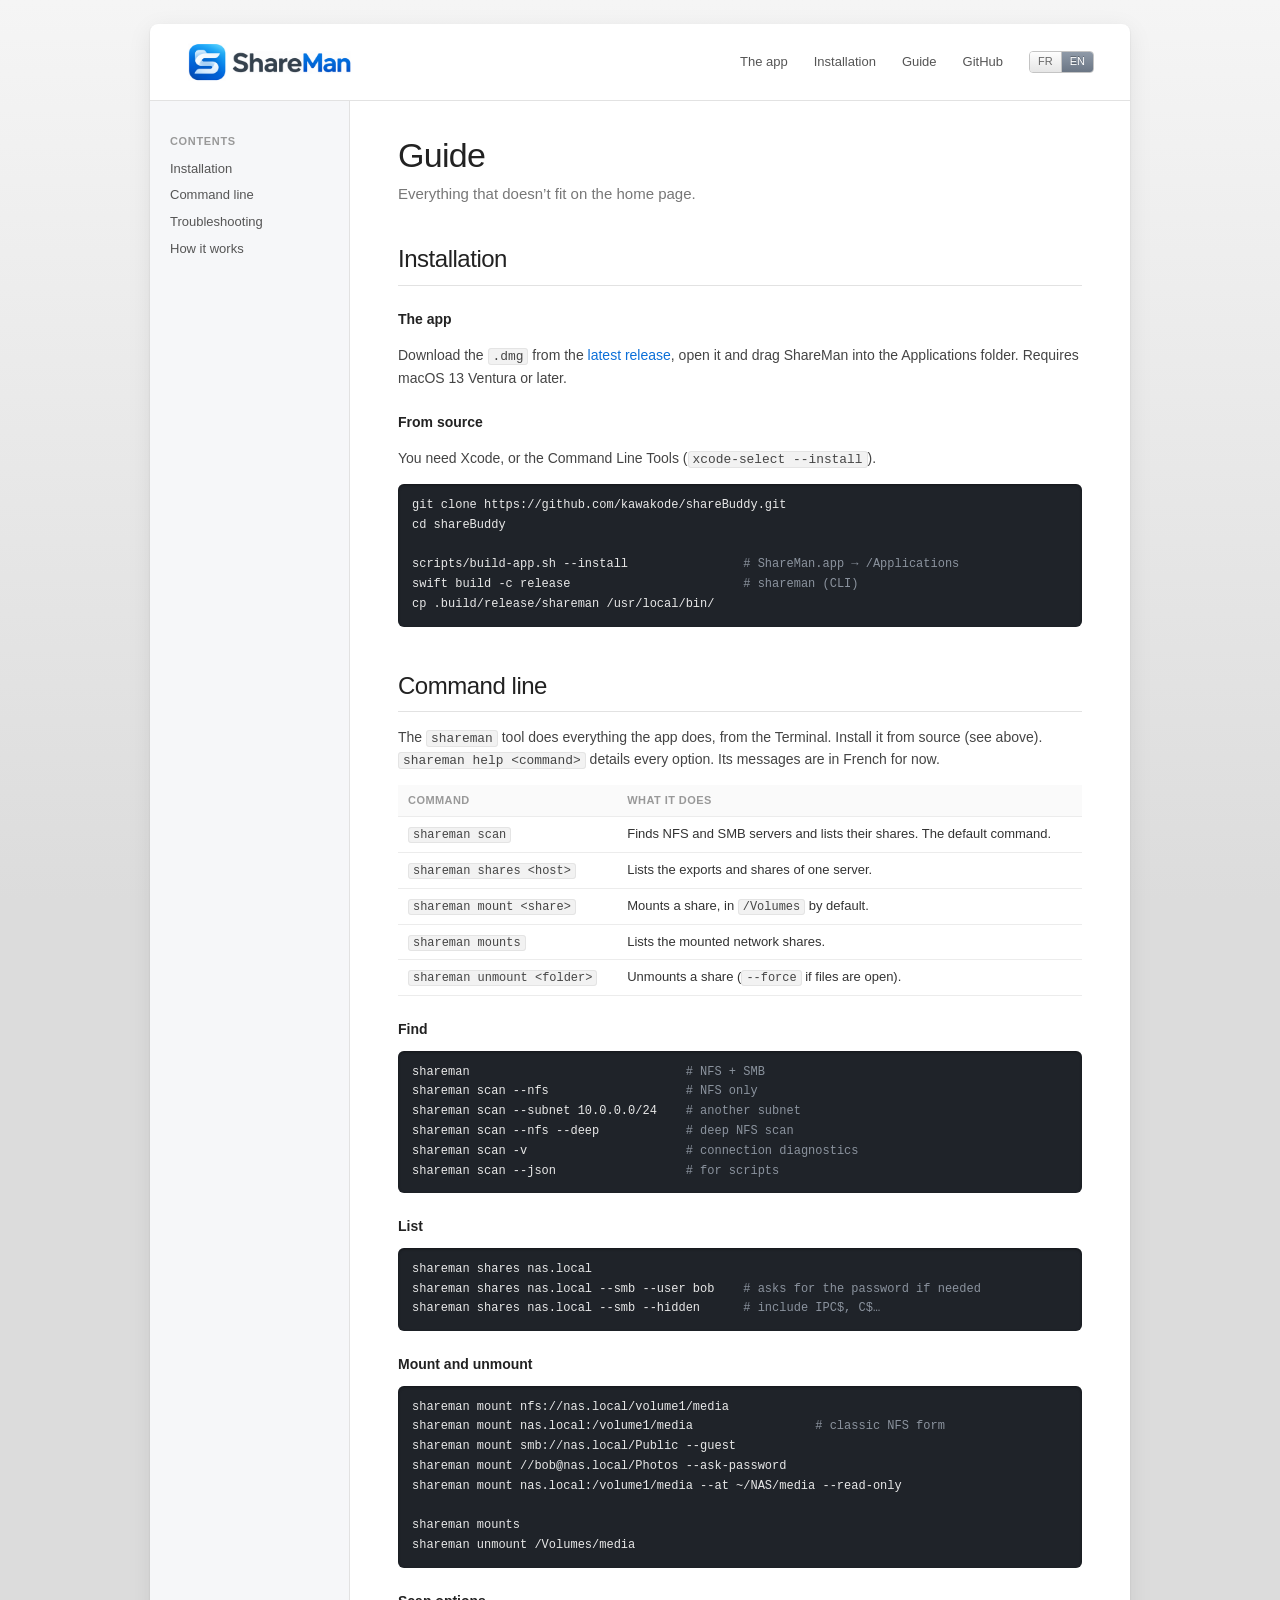
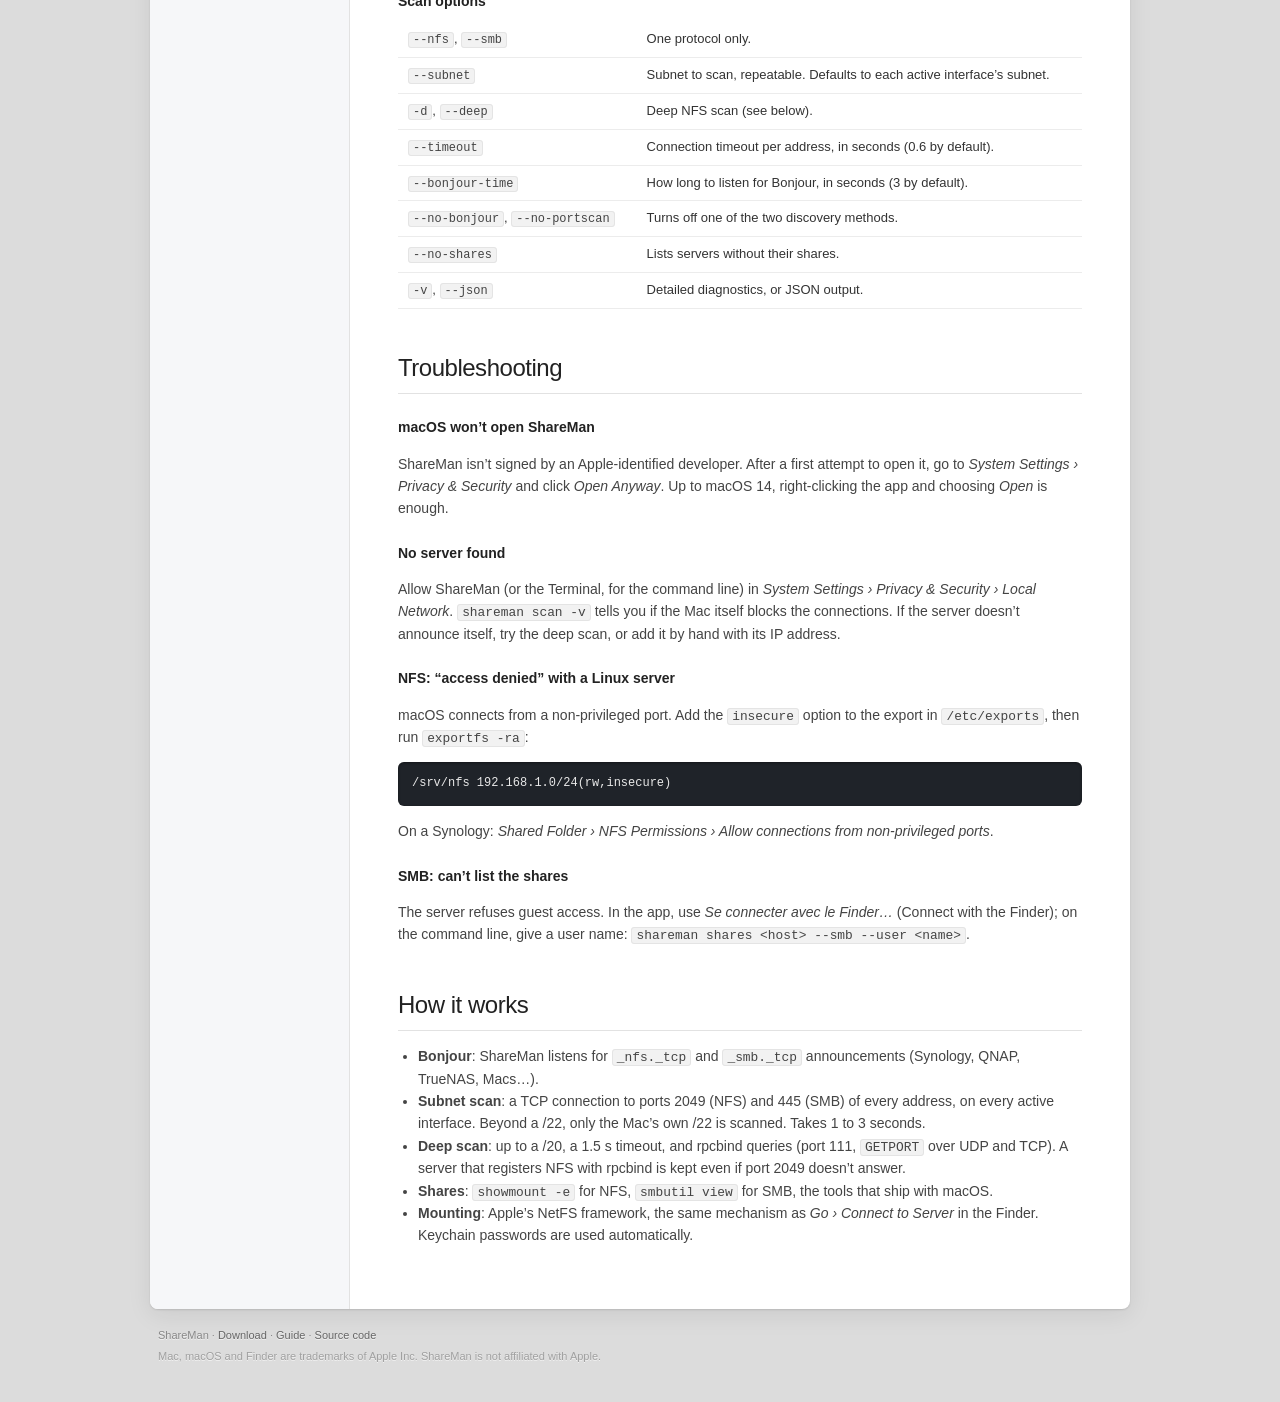
==== docs/guide.html @ 1c32b17e "Site: show the app first, add a bilingual guide, link downloads - Home page leads with an illustrati" ====
<!doctype html>
<html lang="fr" data-title-fr="Guide · ShareMan" data-title-en="Guide · ShareMan">
<head>
  <meta charset="utf-8">
  <meta name="viewport" content="width=device-width, initial-scale=1">
  <title>Guide · ShareMan</title>
  <meta name="description" content="Installer ShareMan, l’utiliser en ligne de commande et résoudre les problèmes courants. Installing ShareMan, using it from the command line and fixing common problems.">
  <link rel="icon" type="image/png" href="images/favicon.png">
  <link rel="apple-touch-icon" href="images/apple-touch-icon.png">
  <link rel="stylesheet" href="style.css">
  <script src="site.js"></script>
</head>
<body>
  <div class="sheet">

    <header class="topbar">
      <a class="brand" href="./"><img src="images/shareman-logo.png" alt="ShareMan" width="168" height="40"></a>
      <nav>
        <a href="./#interface"><span lang="fr">L’application</span><span lang="en">The app</span></a>
        <a href="./#installation">Installation</a>
        <a href="guide.html">Guide</a>
        <a href="https://github.com/kawakode/shareBuddy">GitHub</a>
        <span class="lang-switch"><a href="#" data-set-lang="fr" hreflang="fr">FR</a><a href="#" data-set-lang="en" hreflang="en">EN</a></span>
      </nav>
    </header>

    <div class="guide">
      <aside class="guide-nav">
        <ul>
          <li><b lang="fr">Sommaire</b><b lang="en">Contents</b></li>
          <li><a href="#installation">Installation</a></li>
          <li><a href="#ligne-de-commande"><span lang="fr">Ligne de commande</span><span lang="en">Command line</span></a></li>
          <li><a href="#problemes"><span lang="fr">Problèmes courants</span><span lang="en">Troubleshooting</span></a></li>
          <li><a href="#fonctionnement"><span lang="fr">Comment ça marche</span><span lang="en">How it works</span></a></li>
        </ul>
      </aside>

      <main class="guide-body">
        <h1>Guide</h1>
        <p class="sub" lang="fr">Tout ce qui ne tient pas sur la page d’accueil.</p>
        <p class="sub" lang="en">Everything that doesn’t fit on the home page.</p>

        <!-- Installation -->
        <section id="installation">
          <h2>Installation</h2>

          <h3 lang="fr">L’application</h3><h3 lang="en">The app</h3>
          <p lang="fr">Téléchargez le <code>.dmg</code> de la <a href="https://github.com/kawakode/shareBuddy/releases/latest">dernière version</a>, ouvrez-le et glissez ShareMan dans le dossier Applications. Il faut macOS 13 Ventura ou plus récent.</p>
          <p lang="en">Download the <code>.dmg</code> from the <a href="https://github.com/kawakode/shareBuddy/releases/latest">latest release</a>, open it and drag ShareMan into the Applications folder. Requires macOS 13 Ventura or later.</p>

          <h3 lang="fr">Depuis les sources</h3><h3 lang="en">From source</h3>
          <p lang="fr">Il faut Xcode, ou les Command Line Tools (<code>xcode-select --install</code>).</p>
          <p lang="en">You need Xcode, or the Command Line Tools (<code>xcode-select --install</code>).</p>
<pre>git clone https://github.com/kawakode/shareBuddy.git
cd shareBuddy

scripts/build-app.sh --install                <span class="c"># ShareMan.app → /Applications</span>
swift build -c release                        <span class="c"># shareman (CLI)</span>
cp .build/release/shareman /usr/local/bin/</pre>
        </section>

        <!-- CLI -->
        <section id="ligne-de-commande">
          <h2 lang="fr">Ligne de commande</h2><h2 lang="en">Command line</h2>
          <p lang="fr">L’outil <code>shareman</code> fait tout ce que fait l’application, depuis le Terminal. Il s’installe depuis les sources (voir plus haut). <code>shareman help &lt;commande&gt;</code> détaille chaque option.</p>
          <p lang="en">The <code>shareman</code> tool does everything the app does, from the Terminal. Install it from source (see above). <code>shareman help &lt;command&gt;</code> details every option. Its messages are in French for now.</p>

          <table>
            <thead><tr><th lang="fr">Commande</th><th lang="en">Command</th><th lang="fr">Rôle</th><th lang="en">What it does</th></tr></thead>
            <tbody>
              <tr><td><code>shareman scan</code></td><td lang="fr">Cherche les serveurs NFS et SMB et liste leurs partages. Commande par défaut.</td><td lang="en">Finds NFS and SMB servers and lists their shares. The default command.</td></tr>
              <tr><td><code>shareman shares &lt;<span lang="fr">hôte</span><span lang="en">host</span>&gt;</code></td><td lang="fr">Liste les exports et partages d’un serveur précis.</td><td lang="en">Lists the exports and shares of one server.</td></tr>
              <tr><td><code>shareman mount &lt;<span lang="fr">partage</span><span lang="en">share</span>&gt;</code></td><td lang="fr">Monte un partage, dans <code>/Volumes</code> par défaut.</td><td lang="en">Mounts a share, in <code>/Volumes</code> by default.</td></tr>
              <tr><td><code>shareman mounts</code></td><td lang="fr">Liste les partages réseau montés.</td><td lang="en">Lists the mounted network shares.</td></tr>
              <tr><td><code>shareman unmount &lt;<span lang="fr">dossier</span><span lang="en">folder</span>&gt;</code></td><td lang="fr">Démonte un partage (<code>--force</code> si des fichiers sont ouverts).</td><td lang="en">Unmounts a share (<code>--force</code> if files are open).</td></tr>
            </tbody>
          </table>

          <h3 lang="fr">Chercher</h3><h3 lang="en">Find</h3>
<pre>shareman                              <span class="c"># NFS + SMB</span>
shareman scan --nfs                   <span class="c" lang="fr"># NFS seulement</span><span class="c" lang="en"># NFS only</span>
shareman scan --subnet 10.0.0.0/24    <span class="c" lang="fr"># un autre sous-réseau</span><span class="c" lang="en"># another subnet</span>
shareman scan --nfs --deep            <span class="c" lang="fr"># scan NFS approfondi</span><span class="c" lang="en"># deep NFS scan</span>
shareman scan -v                      <span class="c" lang="fr"># diagnostic des connexions</span><span class="c" lang="en"># connection diagnostics</span>
shareman scan --json                  <span class="c" lang="fr"># pour les scripts</span><span class="c" lang="en"># for scripts</span></pre>

          <h3 lang="fr">Lister</h3><h3 lang="en">List</h3>
<pre>shareman shares nas.local
shareman shares nas.local --smb --user bob    <span class="c" lang="fr"># demande le mot de passe si besoin</span><span class="c" lang="en"># asks for the password if needed</span>
shareman shares nas.local --smb --hidden      <span class="c" lang="fr"># avec IPC$, C$…</span><span class="c" lang="en"># include IPC$, C$…</span></pre>

          <h3 lang="fr">Monter et démonter</h3><h3 lang="en">Mount and unmount</h3>
<pre>shareman mount nfs://nas.local/volume1/media
shareman mount nas.local:/volume1/media                 <span class="c" lang="fr"># notation NFS classique</span><span class="c" lang="en"># classic NFS form</span>
shareman mount smb://nas.local/Public --guest
shareman mount //bob@nas.local/Photos --ask-password
shareman mount nas.local:/volume1/media --at ~/NAS/media --read-only

shareman mounts
shareman unmount /Volumes/media</pre>

          <h3 lang="fr">Options du scan</h3><h3 lang="en">Scan options</h3>
          <table>
            <tbody>
              <tr><td><code>--nfs</code>, <code>--smb</code></td><td lang="fr">Un seul protocole.</td><td lang="en">One protocol only.</td></tr>
              <tr><td><code>--subnet</code></td><td lang="fr">Sous-réseau à scanner, répétable. Par défaut, celui de chaque interface active.</td><td lang="en">Subnet to scan, repeatable. Defaults to each active interface’s subnet.</td></tr>
              <tr><td><code>-d</code>, <code>--deep</code></td><td lang="fr">Scan NFS approfondi (voir plus bas).</td><td lang="en">Deep NFS scan (see below).</td></tr>
              <tr><td><code>--timeout</code></td><td lang="fr">Délai de connexion par adresse, en secondes (0,6 par défaut).</td><td lang="en">Connection timeout per address, in seconds (0.6 by default).</td></tr>
              <tr><td><code>--bonjour-time</code></td><td lang="fr">Durée d’écoute Bonjour, en secondes (3 par défaut).</td><td lang="en">How long to listen for Bonjour, in seconds (3 by default).</td></tr>
              <tr><td><code>--no-bonjour</code>, <code>--no-portscan</code></td><td lang="fr">Désactive une des deux méthodes de découverte.</td><td lang="en">Turns off one of the two discovery methods.</td></tr>
              <tr><td><code>--no-shares</code></td><td lang="fr">Liste les serveurs sans leurs partages.</td><td lang="en">Lists servers without their shares.</td></tr>
              <tr><td><code>-v</code>, <code>--json</code></td><td lang="fr">Diagnostic détaillé, ou sortie JSON.</td><td lang="en">Detailed diagnostics, or JSON output.</td></tr>
            </tbody>
          </table>
        </section>

        <!-- Troubleshooting -->
        <section id="problemes">
          <h2 lang="fr">Problèmes courants</h2><h2 lang="en">Troubleshooting</h2>

          <h3 lang="fr">macOS refuse d’ouvrir ShareMan</h3><h3 lang="en">macOS won’t open ShareMan</h3>
          <p lang="fr">ShareMan n’est pas signé par un développeur identifié par Apple. Après une première tentative d’ouverture, allez dans <em>Réglages Système › Confidentialité et sécurité</em> et cliquez sur <em>Ouvrir quand même</em>. Jusqu’à macOS 14, un clic droit sur l’app puis <em>Ouvrir</em> suffit.</p>
          <p lang="en">ShareMan isn’t signed by an Apple-identified developer. After a first attempt to open it, go to <em>System Settings › Privacy &amp; Security</em> and click <em>Open Anyway</em>. Up to macOS 14, right-clicking the app and choosing <em>Open</em> is enough.</p>

          <h3 lang="fr">Aucun serveur trouvé</h3><h3 lang="en">No server found</h3>
          <p lang="fr">Autorisez ShareMan (ou le Terminal, pour la ligne de commande) dans <em>Réglages Système › Confidentialité et sécurité › Réseau local</em>. <code>shareman scan -v</code> indique si c’est le Mac qui bloque les connexions. Si le serveur ne s’annonce pas, essayez le scan approfondi, ou ajoutez-le à la main par son adresse IP.</p>
          <p lang="en">Allow ShareMan (or the Terminal, for the command line) in <em>System Settings › Privacy &amp; Security › Local Network</em>. <code>shareman scan -v</code> tells you if the Mac itself blocks the connections. If the server doesn’t announce itself, try the deep scan, or add it by hand with its IP address.</p>

          <h3 lang="fr">NFS : « accès refusé » avec un serveur Linux</h3><h3 lang="en">NFS: “access denied” with a Linux server</h3>
          <p lang="fr">macOS se connecte depuis un port non privilégié. Ajoutez l’option <code>insecure</code> à l’export dans <code>/etc/exports</code>, puis lancez <code>exportfs -ra</code>&nbsp;:</p>
          <p lang="en">macOS connects from a non-privileged port. Add the <code>insecure</code> option to the export in <code>/etc/exports</code>, then run <code>exportfs -ra</code>:</p>
<pre>/srv/nfs 192.168.1.0/24(rw,insecure)</pre>
          <p lang="fr">Sur un Synology : <em>Dossier partagé › Autorisations NFS › Autoriser les connexions depuis des ports non privilégiés</em>.</p>
          <p lang="en">On a Synology: <em>Shared Folder › NFS Permissions › Allow connections from non-privileged ports</em>.</p>

          <h3 lang="fr">SMB : impossible de lister les partages</h3><h3 lang="en">SMB: can’t list the shares</h3>
          <p lang="fr">Le serveur refuse l’accès invité. Dans l’app, utilisez <em>Se connecter avec le Finder…</em>&nbsp;; en ligne de commande, indiquez un utilisateur&nbsp;: <code>shareman shares &lt;hôte&gt; --smb --user &lt;nom&gt;</code>.</p>
          <p lang="en">The server refuses guest access. In the app, use <em>Se connecter avec le Finder…</em> (Connect with the Finder); on the command line, give a user name: <code>shareman shares &lt;host&gt; --smb --user &lt;name&gt;</code>.</p>
        </section>

        <!-- How it works -->
        <section id="fonctionnement">
          <h2 lang="fr">Comment ça marche</h2><h2 lang="en">How it works</h2>
          <ul lang="fr">
            <li><strong>Bonjour</strong> : ShareMan écoute les annonces <code>_nfs._tcp</code> et <code>_smb._tcp</code> (Synology, QNAP, TrueNAS, Mac…).</li>
            <li><strong>Scan du sous-réseau</strong> : connexion TCP aux ports 2049 (NFS) et 445 (SMB) de chaque adresse, sur chaque interface active. Au-delà d’un /22, seul le /22 du Mac est scanné. Compte 1 à 3 secondes.</li>
            <li><strong>Scan approfondi</strong> : jusqu’à un /20, délai de 1,5 s, et interrogation de rpcbind (port 111, requête <code>GETPORT</code> en UDP et TCP). Un serveur qui déclare NFS dans rpcbind est retenu même si le port 2049 ne répond pas.</li>
            <li><strong>Partages</strong> : <code>showmount -e</code> pour NFS, <code>smbutil view</code> pour SMB, les outils fournis avec macOS.</li>
            <li><strong>Montage</strong> : le framework NetFS d’Apple, le même mécanisme que <em>Aller › Se connecter au serveur</em> dans le Finder. Les mots de passe du trousseau sont utilisés automatiquement.</li>
          </ul>
          <ul lang="en">
            <li><strong>Bonjour</strong>: ShareMan listens for <code>_nfs._tcp</code> and <code>_smb._tcp</code> announcements (Synology, QNAP, TrueNAS, Macs…).</li>
            <li><strong>Subnet scan</strong>: a TCP connection to ports 2049 (NFS) and 445 (SMB) of every address, on every active interface. Beyond a /22, only the Mac’s own /22 is scanned. Takes 1 to 3 seconds.</li>
            <li><strong>Deep scan</strong>: up to a /20, a 1.5 s timeout, and rpcbind queries (port 111, <code>GETPORT</code> over UDP and TCP). A server that registers NFS with rpcbind is kept even if port 2049 doesn’t answer.</li>
            <li><strong>Shares</strong>: <code>showmount -e</code> for NFS, <code>smbutil view</code> for SMB, the tools that ship with macOS.</li>
            <li><strong>Mounting</strong>: Apple’s NetFS framework, the same mechanism as <em>Go › Connect to Server</em> in the Finder. Keychain passwords are used automatically.</li>
          </ul>
        </section>
      </main>
    </div>

  </div>

  <footer>
    <p>ShareMan · <a href="https://github.com/kawakode/shareBuddy/releases/latest"><span lang="fr">Télécharger</span><span lang="en">Download</span></a> · <a href="guide.html">Guide</a> · <a href="https://github.com/kawakode/shareBuddy"><span lang="fr">Code source</span><span lang="en">Source code</span></a></p>
    <p class="legal" lang="fr">Mac, macOS et Finder sont des marques d’Apple Inc. ShareMan n’est pas affilié à Apple.</p>
    <p class="legal" lang="en">Mac, macOS and Finder are trademarks of Apple Inc. ShareMan is not affiliated with Apple.</p>
  </footer>
</body>
</html>
---- docs/style.css ----
/* ShareMan — a simple page in the spirit of late-2000s Mac software sites:
   white sheet on soft grey, quiet typography, one glossy button, a reflection. */

:root {
  --text: #333;
  --muted: #777;
  --faint: #999;
  --rule: #e2e2e2;
  --blue: #0b6fd8;
  --blue-dark: #0a58b0;
  --sheet: #fff;
  --font: "Lucida Grande", "Lucida Sans Unicode", "Helvetica Neue", Helvetica, Arial, sans-serif;
  --display: "Helvetica Neue", Helvetica, Arial, sans-serif;
  --mono: Menlo, Monaco, "SF Mono", Consolas, monospace;
}

* { box-sizing: border-box; }

/* Bilingual: elements tagged lang="fr" / lang="en" show only in their language. */
html[lang="fr"] [lang="en"],
html[lang="en"] [lang="fr"] { display: none !important; }

html { -webkit-text-size-adjust: 100%; }

body {
  margin: 0;
  padding: 24px 16px 0;
  font: 14px/1.6 var(--font);
  color: var(--text);
  background: #dcdcdc linear-gradient(#f5f5f5, #dcdcdc 900px) no-repeat;
  -webkit-font-smoothing: antialiased;
}

a { color: var(--blue); text-decoration: none; }
a:hover { text-decoration: underline; }

code {
  font: 0.92em var(--mono);
  color: #444;
  background: #f2f2f2;
  border: 1px solid #e4e4e4;
  border-radius: 3px;
  padding: 0 4px;
}

/* The white sheet */

.sheet {
  max-width: 980px;
  margin: 0 auto;
  background: var(--sheet);
  border-radius: 8px;
  box-shadow: 0 1px 2px rgba(0, 0, 0, 0.12), 0 6px 24px rgba(0, 0, 0, 0.08);
  overflow: hidden;
}

/* Top bar */

.topbar {
  display: flex;
  align-items: center;
  justify-content: space-between;
  flex-wrap: wrap;
  gap: 8px 24px;
  padding: 18px 36px;
  border-bottom: 1px solid var(--rule);
}

.brand img { display: block; height: 40px; width: auto; }

.topbar nav { display: flex; flex-wrap: wrap; align-items: center; gap: 4px 26px; font-size: 13px; }
.topbar nav a { color: #555; }
.topbar nav a:hover { color: var(--blue); text-decoration: none; }

.lang-switch {
  display: inline-flex;
  border: 1px solid #c4c4c4;
  border-radius: 4px;
  overflow: hidden;
  box-shadow: 0 1px 0 rgba(255, 255, 255, 0.8), inset 0 1px 0 #fff;
  font-size: 11px;
}
.topbar nav .lang-switch a {
  padding: 1px 8px;
  color: #666;
  background: linear-gradient(#fdfdfd, #e6e6e6);
}
.topbar nav .lang-switch a + a { border-left: 1px solid #c4c4c4; }
.topbar nav .lang-switch a.current {
  color: #fff;
  text-shadow: 0 -1px 0 rgba(0, 0, 0, 0.3);
  background: linear-gradient(#8f9aa8, #6b7685);
}

/* Hero */

.hero {
  text-align: center;
  padding: 56px 24px 52px;
  background: radial-gradient(ellipse 60% 55% at 50% 30%, #fff 40%, #f1f4f8 100%);
}

.icon-stage {
  position: relative;
  width: 200px;
  height: 270px;
  margin: 0 auto 8px;
}

.icon { display: block; width: 200px; height: 200px; }

.reflection {
  transform: scaleY(-1);
  opacity: 0.35;
  -webkit-mask-image: linear-gradient(to top, #000 0%, transparent 34%);
          mask-image: linear-gradient(to top, #000 0%, transparent 34%);
  margin-top: 2px;
}

h1, h2 {
  font-family: var(--display);
  color: #222;
  letter-spacing: -0.02em;
}

h1 {
  margin: 0 0 16px;
  font-size: 46px;
  line-height: 1.1;
  font-weight: 300;
}

.lead {
  margin: 0 auto;
  max-width: 640px;
  font-size: 17px;
  line-height: 1.55;
  color: #555;
}

.actions {
  margin: 30px 0 0;
  display: flex;
  justify-content: center;
  align-items: center;
  flex-wrap: wrap;
  gap: 14px 26px;
}

/* The one glossy button */

.button {
  display: inline-block;
  padding: 9px 26px 10px;
  font-size: 15px;
  font-weight: bold;
  color: #fff;
  text-shadow: 0 -1px 0 rgba(0, 0, 0, 0.3);
  border: 1px solid #0a5bb5;
  border-radius: 20px;
  background:
    linear-gradient(rgba(255, 255, 255, 0.45), rgba(255, 255, 255, 0.12) 50%, rgba(255, 255, 255, 0) 51%, rgba(255, 255, 255, 0.12)),
    linear-gradient(#3d95ef, #0b6fd8);
  box-shadow: inset 0 1px 0 rgba(255, 255, 255, 0.6), 0 1px 3px rgba(0, 0, 0, 0.25);
}
.button:hover { text-decoration: none; filter: brightness(1.06); }
.button:active { filter: brightness(0.94); box-shadow: inset 0 1px 3px rgba(0, 0, 0, 0.3); }

.more { font-size: 15px; }

.requirements { margin: 20px 0 0; font-size: 12px; color: var(--faint); }

/* Three features */

.features {
  display: grid;
  grid-template-columns: repeat(3, minmax(0, 1fr));
  gap: 32px;
  padding: 44px 48px 48px;
  border-top: 1px solid var(--rule);
  background: linear-gradient(#fafafa, #fff 60px);
}

.features article { text-align: center; }

.features svg {
  width: 44px;
  height: 44px;
  fill: none;
  stroke: #8a96a6;
  stroke-width: 2.4;
  stroke-linecap: round;
  stroke-linejoin: round;
}

.features h2 { margin: 10px 0 6px; font-size: 21px; font-weight: 400; }
.features p { margin: 0 auto; max-width: 260px; color: var(--muted); }

/* The app, shown first */

.showcase {
  text-align: center;
  padding: 52px 40px 60px;
  border-top: 1px solid var(--rule);
  background: linear-gradient(#fafafa, #fff 80px);
}
.showcase h2, .install h2 { margin: 0 0 10px; font-size: 32px; font-weight: 300; line-height: 1.2; }
.showcase .sub { margin: 0 auto 36px; max-width: 560px; color: var(--muted); font-size: 15px; }

/* The window is drawn at a fixed size; site.js scales it down on narrow screens. */
.app-frame { position: relative; text-align: left; }
.app-window {
  width: 860px;
  margin: 0 auto;
  transform-origin: top left;
  font: 12px/1.35 -apple-system, "Helvetica Neue", Helvetica, Arial, sans-serif;
  color: #262626;
  background: #fff;
  border: 1px solid #a8a8a8;
  border-radius: 9px;
  overflow: hidden;
  box-shadow: 0 22px 50px rgba(0, 0, 0, 0.25), 0 2px 6px rgba(0, 0, 0, 0.18);
}
@media (max-width: 940px) { .app-window { margin: 0; } }

.app-toolbar {
  display: flex;
  align-items: center;
  gap: 8px;
  height: 46px;
  padding: 0 12px;
  background: linear-gradient(#f2f2f2, #dcdcdc);
  border-bottom: 1px solid #b4b4b4;
}
.dots i {
  display: inline-block;
  width: 12px;
  height: 12px;
  margin-right: 7px;
  border-radius: 50%;
  background: linear-gradient(#d9d9d9, #ababab);
  border: 1px solid #959595;
}
.tb-spacer { flex: 1; }
.segmented, .tb-button, .tb-field {
  height: 24px;
  line-height: 22px;
  border: 1px solid #b0b0b0;
  border-radius: 5px;
  font-size: 11.5px;
}
.segmented { display: inline-flex; overflow: hidden; background: linear-gradient(#fff, #ececec); }
.segmented b { font-weight: 400; padding: 0 10px; }
.segmented b + b { border-left: 1px solid #c4c4c4; }
.segmented b.on { color: #fff; background: linear-gradient(#5a9df2, #2c74dc); }
.tb-button { padding: 0 10px; background: linear-gradient(#fff, #ececec); white-space: nowrap; }
.tb-field { padding: 0 8px; width: 150px; color: #9a9a9a; background: #fff; box-shadow: inset 0 1px 1px rgba(0, 0, 0, 0.08); }

.app-body { display: flex; height: 400px; }

.app-sidebar {
  display: flex;
  flex-direction: column;
  width: 290px;
  padding: 10px 8px 0;
  background: #e9ecf0;
  border-right: 1px solid #c9ccd1;
}
.sb-section { margin: 6px 8px 4px; font-size: 11px; font-weight: 600; color: #8a8f97; }
.sb-section + .sb-row { margin-top: 2px; }
.sb-row {
  display: flex;
  align-items: center;
  gap: 8px;
  padding: 5px 8px;
  border-radius: 6px;
}
.sb-row.selected { background: #d3d8df; }
.sb-row svg, .d-row svg { width: 16px; height: 16px; flex: none; fill: none; stroke: #8a8f97; stroke-width: 1.3; }
svg.green { stroke: #2fa24a; }
svg.filled { fill: #2fa24a; }
.sb-name { flex: 1; min-width: 0; white-space: nowrap; overflow: hidden; text-overflow: ellipsis; }
.sb-name small, .d-path small { display: block; font-size: 10.5px; color: #8a8f97; }
.d-path small.green { color: #2fa24a; }
.sb-icons { color: #6f7680; }
.sb-bottom { margin-top: auto; padding: 8px 2px 10px; border-top: 1px solid #d0d3d8; }
.sb-add { display: flex; gap: 6px; }
.sb-add .tb-field { flex: 1; }
.sb-status { display: block; margin-top: 8px; font-size: 10.5px; color: #8a8f97; }

.badge {
  flex: none;
  font: 600 9.5px/1 -apple-system, "Helvetica Neue", Helvetica, Arial, sans-serif;
  font-style: normal;
  padding: 2px 5px;
  border-radius: 8px;
  margin-left: 3px;
}
.badge.nfs { color: #1f6fd8; background: rgba(31, 111, 216, 0.15); }
.badge.smb { color: #d27a00; background: rgba(240, 140, 0, 0.17); }

.app-detail { flex: 1; padding: 20px 22px; overflow: hidden; }
.d-title { font-size: 19px; font-weight: 600; }
.d-meta { margin: 3px 0 16px; color: #8a8f97; }
.d-meta small { font-size: 10.5px; }
.d-group { margin-bottom: 14px; }
.d-label { margin: 0 0 6px; font-weight: 600; font-size: 12.5px; }
.d-label .badge { margin: 0 4px 0 0; }
.d-box { padding: 2px 10px; background: #f4f5f7; border: 1px solid #e1e3e6; border-radius: 7px; }
.d-row { display: flex; align-items: center; gap: 10px; padding: 8px 2px; }
.d-row + .d-row { border-top: 1px solid #e1e3e6; }
.d-path { flex: 1; }
.btn {
  padding: 2px 10px;
  font-size: 11.5px;
  border: 1px solid #b8b8b8;
  border-radius: 5px;
  background: linear-gradient(#fff, #f0f0f0);
}
.btn.primary { color: #fff; border-color: #2565c9; background: linear-gradient(#5a9df2, #2c74dc); }

/* Three features */

.features { border-top: 0; background: #fff; padding-top: 8px; }

/* Command line, as an aside */

.cli-aside {
  display: flex;
  align-items: center;
  justify-content: center;
  gap: 14px;
  margin: 0 48px 44px;
  padding: 14px 20px;
  background: #f6f7f9;
  border: 1px solid #e3e5e8;
  border-radius: 8px;
  color: #555;
}
.cli-aside svg {
  width: 30px; height: 30px; flex: none;
  fill: none; stroke: #8a96a6; stroke-width: 2.4; stroke-linecap: round; stroke-linejoin: round;
}
.cli-aside p { margin: 0; }

/* Installation */

.install {
  padding: 48px 48px 52px;
  border-top: 1px solid var(--rule);
  background: linear-gradient(#fafafa, #fff 60px);
}

.install ol {
  list-style: none;
  margin: 24px 0 0;
  padding: 0;
  display: grid;
  grid-template-columns: repeat(3, minmax(0, 1fr));
  gap: 28px;
  counter-reset: step;
}
.install li { counter-increment: step; position: relative; padding-left: 40px; }
.install li::before {
  content: counter(step);
  position: absolute;
  left: 0;
  top: 0;
  width: 26px;
  height: 26px;
  border-radius: 50%;
  font: bold 13px/26px var(--font);
  text-align: center;
  color: #fff;
  background: linear-gradient(#9aa5b4, #6e7a8a);
  box-shadow: inset 0 1px 0 rgba(255, 255, 255, 0.4);
}
.install h3 { margin: 2px 0 6px; font-size: 14px; color: #222; }
.install li p { margin: 0; color: var(--muted); font-size: 13px; }

.cli-note { margin: 30px 0 0; font-size: 13px; color: var(--muted); }

/* Guide */

.guide { display: grid; grid-template-columns: 200px minmax(0, 1fr); }
.guide-nav {
  padding: 32px 20px;
  background: #f6f7f9;
  border-right: 1px solid var(--rule);
  font-size: 13px;
}
.guide-nav b { display: block; margin: 0 0 8px; font-size: 11px; color: var(--faint); text-transform: uppercase; letter-spacing: 0.06em; }
.guide-nav ul { list-style: none; margin: 0; padding: 0; position: sticky; top: 20px; }
.guide-nav li { margin: 0 0 6px; }
.guide-nav a { color: #555; }
.guide-body { padding: 36px 48px 48px; }
.guide-body h1 { font-size: 34px; margin-bottom: 8px; }
.guide-body > p.sub { margin: 0 0 8px; color: var(--muted); font-size: 15px; }
.guide-body section { padding-top: 26px; }
.guide-body h2 { margin: 0 0 10px; font-size: 24px; font-weight: 300; border-bottom: 1px solid var(--rule); padding-bottom: 6px; }
.guide-body h3 { margin: 22px 0 6px; font-size: 14px; color: #222; }
.guide-body p, .guide-body li { color: #444; }
.guide-body ul { padding-left: 20px; }

.guide-body pre {
  margin: 10px 0 14px;
  padding: 12px 14px;
  font: 12px/1.65 var(--mono);
  color: #e8e8e8;
  background: #1f2329;
  border-radius: 6px;
  box-shadow: inset 0 1px 3px rgba(0, 0, 0, 0.4);
  overflow-x: auto;
}
.guide-body pre .c { color: #8b939e; }

.guide-body table { width: 100%; border-collapse: collapse; margin: 10px 0 14px; font-size: 13px; }
.guide-body th, .guide-body td { text-align: left; vertical-align: top; padding: 7px 10px; border-bottom: 1px solid #ececec; }
.guide-body th { font-size: 11px; color: var(--faint); text-transform: uppercase; letter-spacing: 0.04em; background: #fafafa; }
.guide-body td:first-child { white-space: nowrap; }

/* Footer */

footer {
  max-width: 980px;
  margin: 0 auto;
  padding: 18px 8px 32px;
  font-size: 11px;
  color: #888;
  text-shadow: 0 1px 0 rgba(255, 255, 255, 0.6);
}
footer p { margin: 0 0 4px; }
footer a { color: #666; }
footer .legal { color: #a0a0a0; }

/* Narrow screens */

@media (max-width: 760px) {
  body { padding-top: 0; }
  .sheet { border-radius: 0 0 8px 8px; margin: 0 -16px; }
  .topbar { padding: 14px 16px; justify-content: center; }
  .topbar nav { justify-content: center; gap: 4px 18px; }
  .hero { padding: 40px 16px 44px; }
  h1 { font-size: 34px; }
  .lead { font-size: 16px; }
  br.wide { display: none; }
  .showcase { padding: 40px 16px 44px; }
  .features, .install, .guide-body { padding-left: 16px; padding-right: 16px; }
  .features, .install ol { grid-template-columns: minmax(0, 1fr); }
  .cli-aside { margin: 0 16px 36px; align-items: flex-start; }
  .guide { grid-template-columns: minmax(0, 1fr); }
  .guide-nav { border-right: 0; border-bottom: 1px solid var(--rule); padding: 16px; }
  .guide-nav ul { position: static; display: flex; flex-wrap: wrap; gap: 4px 16px; }
  .guide-body td:first-child { white-space: normal; }
  footer { text-align: center; }
}
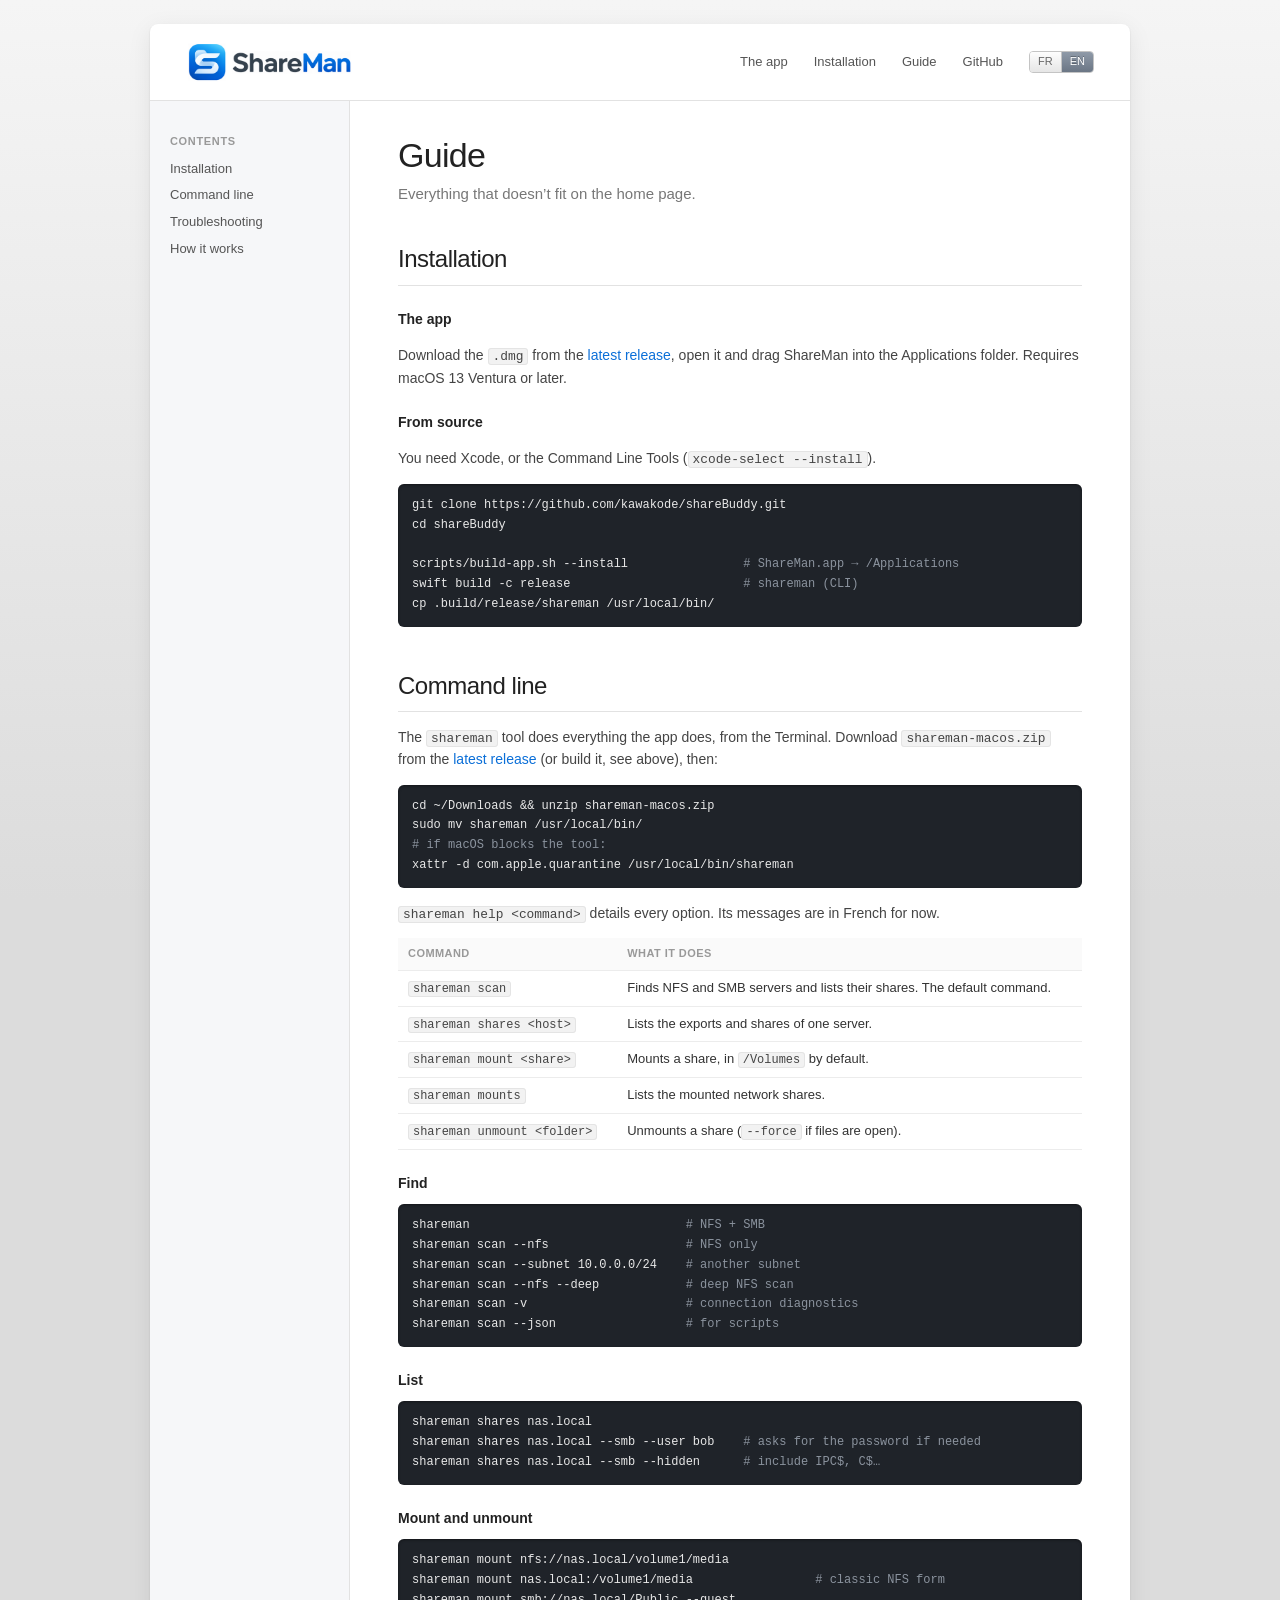
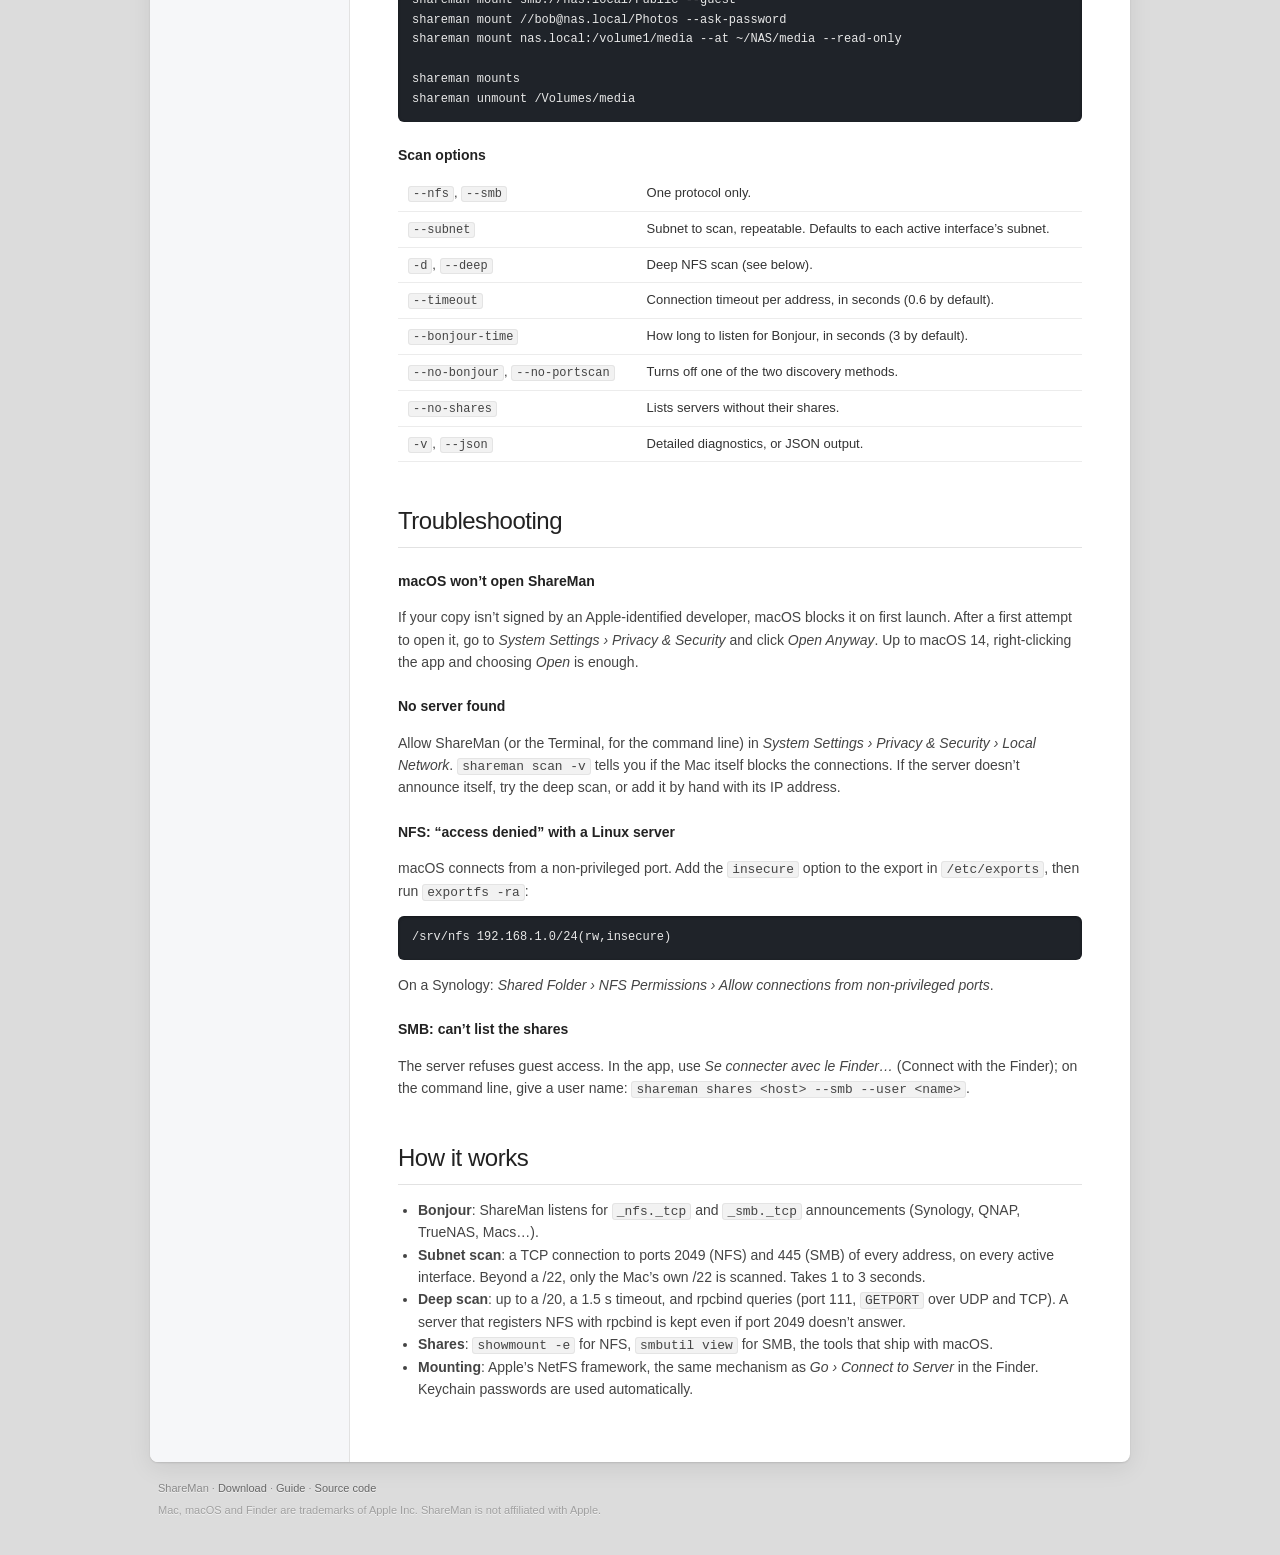
==== commit 596a2e11: "Guide: install the CLI from the release zip; soften the signing note Co-Authored-By: Claude Opus 5.5" ====
--- a/docs/guide.html
+++ b/docs/guide.html
@@ -62,8 +62,15 @@
         <!-- CLI -->
         <section id="ligne-de-commande">
           <h2 lang="fr">Ligne de commande</h2><h2 lang="en">Command line</h2>
-          <p lang="fr">L’outil <code>shareman</code> fait tout ce que fait l’application, depuis le Terminal. Il s’installe depuis les sources (voir plus haut). <code>shareman help &lt;commande&gt;</code> détaille chaque option.</p>
-          <p lang="en">The <code>shareman</code> tool does everything the app does, from the Terminal. Install it from source (see above). <code>shareman help &lt;command&gt;</code> details every option. Its messages are in French for now.</p>
+          <p lang="fr">L’outil <code>shareman</code> fait tout ce que fait l’application, depuis le Terminal. Téléchargez <code class="nw">shareman-macos.zip</code> depuis la <a href="https://github.com/kawakode/shareBuddy/releases/latest">dernière version</a> (ou compilez-le, voir plus haut), puis&nbsp;:</p>
+          <p lang="en">The <code>shareman</code> tool does everything the app does, from the Terminal. Download <code class="nw">shareman-macos.zip</code> from the <a href="https://github.com/kawakode/shareBuddy/releases/latest">latest release</a> (or build it, see above), then:</p>
+
+<pre>cd ~/Downloads &amp;&amp; unzip shareman-macos.zip
+sudo mv shareman /usr/local/bin/
+<span class="c" lang="fr"># si macOS bloque l’outil :</span><span class="c" lang="en"># if macOS blocks the tool:</span>
+xattr -d com.apple.quarantine /usr/local/bin/shareman</pre>
+          <p lang="fr"><code>shareman help &lt;commande&gt;</code> détaille chaque option.</p>
+          <p lang="en"><code>shareman help &lt;command&gt;</code> details every option. Its messages are in French for now.</p>
 
           <table>
             <thead><tr><th lang="fr">Commande</th><th lang="en">Command</th><th lang="fr">Rôle</th><th lang="en">What it does</th></tr></thead>
@@ -119,8 +126,8 @@
           <h2 lang="fr">Problèmes courants</h2><h2 lang="en">Troubleshooting</h2>
 
           <h3 lang="fr">macOS refuse d’ouvrir ShareMan</h3><h3 lang="en">macOS won’t open ShareMan</h3>
-          <p lang="fr">ShareMan n’est pas signé par un développeur identifié par Apple. Après une première tentative d’ouverture, allez dans <em>Réglages Système › Confidentialité et sécurité</em> et cliquez sur <em>Ouvrir quand même</em>. Jusqu’à macOS 14, un clic droit sur l’app puis <em>Ouvrir</em> suffit.</p>
-          <p lang="en">ShareMan isn’t signed by an Apple-identified developer. After a first attempt to open it, go to <em>System Settings › Privacy &amp; Security</em> and click <em>Open Anyway</em>. Up to macOS 14, right-clicking the app and choosing <em>Open</em> is enough.</p>
+          <p lang="fr">Si votre version n’est pas signée par un développeur identifié par Apple, macOS la bloque au premier lancement. Après une première tentative d’ouverture, allez dans <em>Réglages Système › Confidentialité et sécurité</em> et cliquez sur <em>Ouvrir quand même</em>. Jusqu’à macOS 14, un clic droit sur l’app puis <em>Ouvrir</em> suffit.</p>
+          <p lang="en">If your copy isn’t signed by an Apple-identified developer, macOS blocks it on first launch. After a first attempt to open it, go to <em>System Settings › Privacy &amp; Security</em> and click <em>Open Anyway</em>. Up to macOS 14, right-clicking the app and choosing <em>Open</em> is enough.</p>
 
           <h3 lang="fr">Aucun serveur trouvé</h3><h3 lang="en">No server found</h3>
           <p lang="fr">Autorisez ShareMan (ou le Terminal, pour la ligne de commande) dans <em>Réglages Système › Confidentialité et sécurité › Réseau local</em>. <code>shareman scan -v</code> indique si c’est le Mac qui bloque les connexions. Si le serveur ne s’annonce pas, essayez le scan approfondi, ou ajoutez-le à la main par son adresse IP.</p>
--- a/docs/style.css
+++ b/docs/style.css
@@ -454,3 +454,5 @@
   .guide-body td:first-child { white-space: normal; }
   footer { text-align: center; }
 }
+
+.nw { white-space: nowrap; }
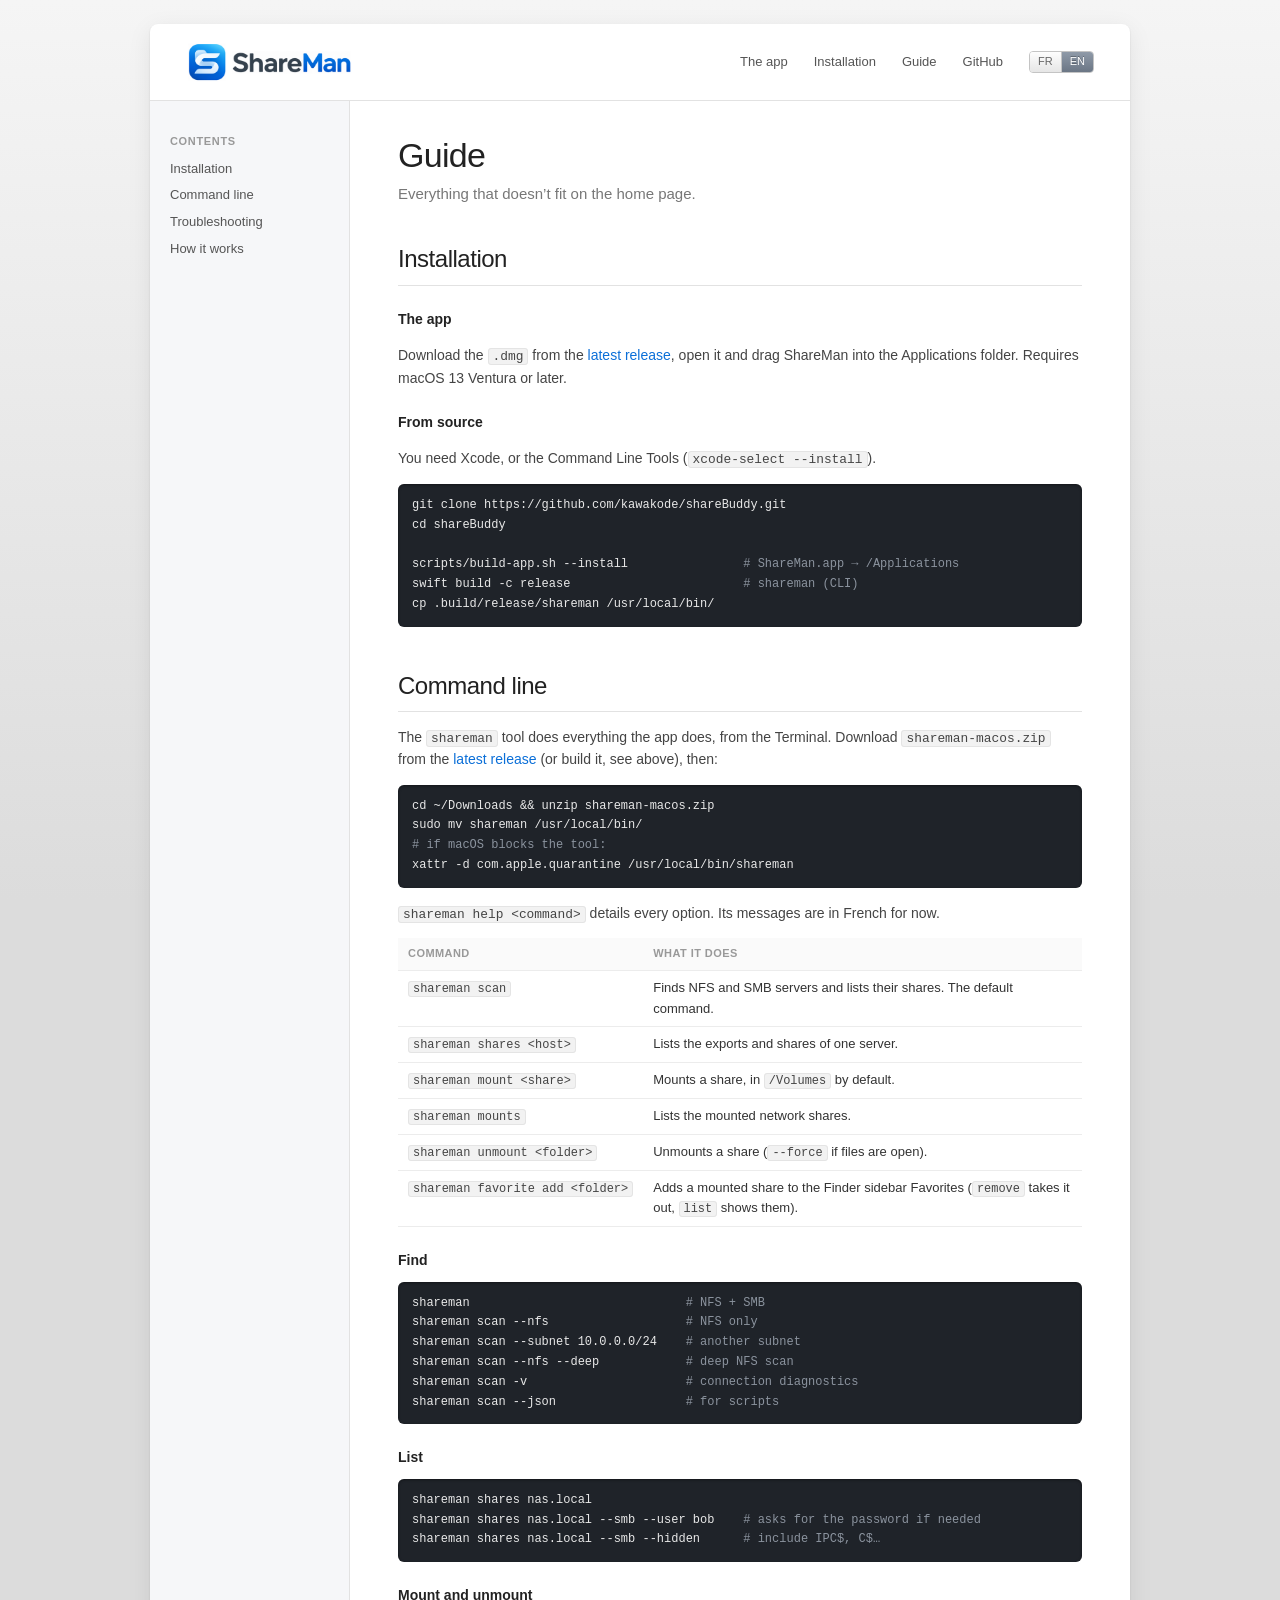
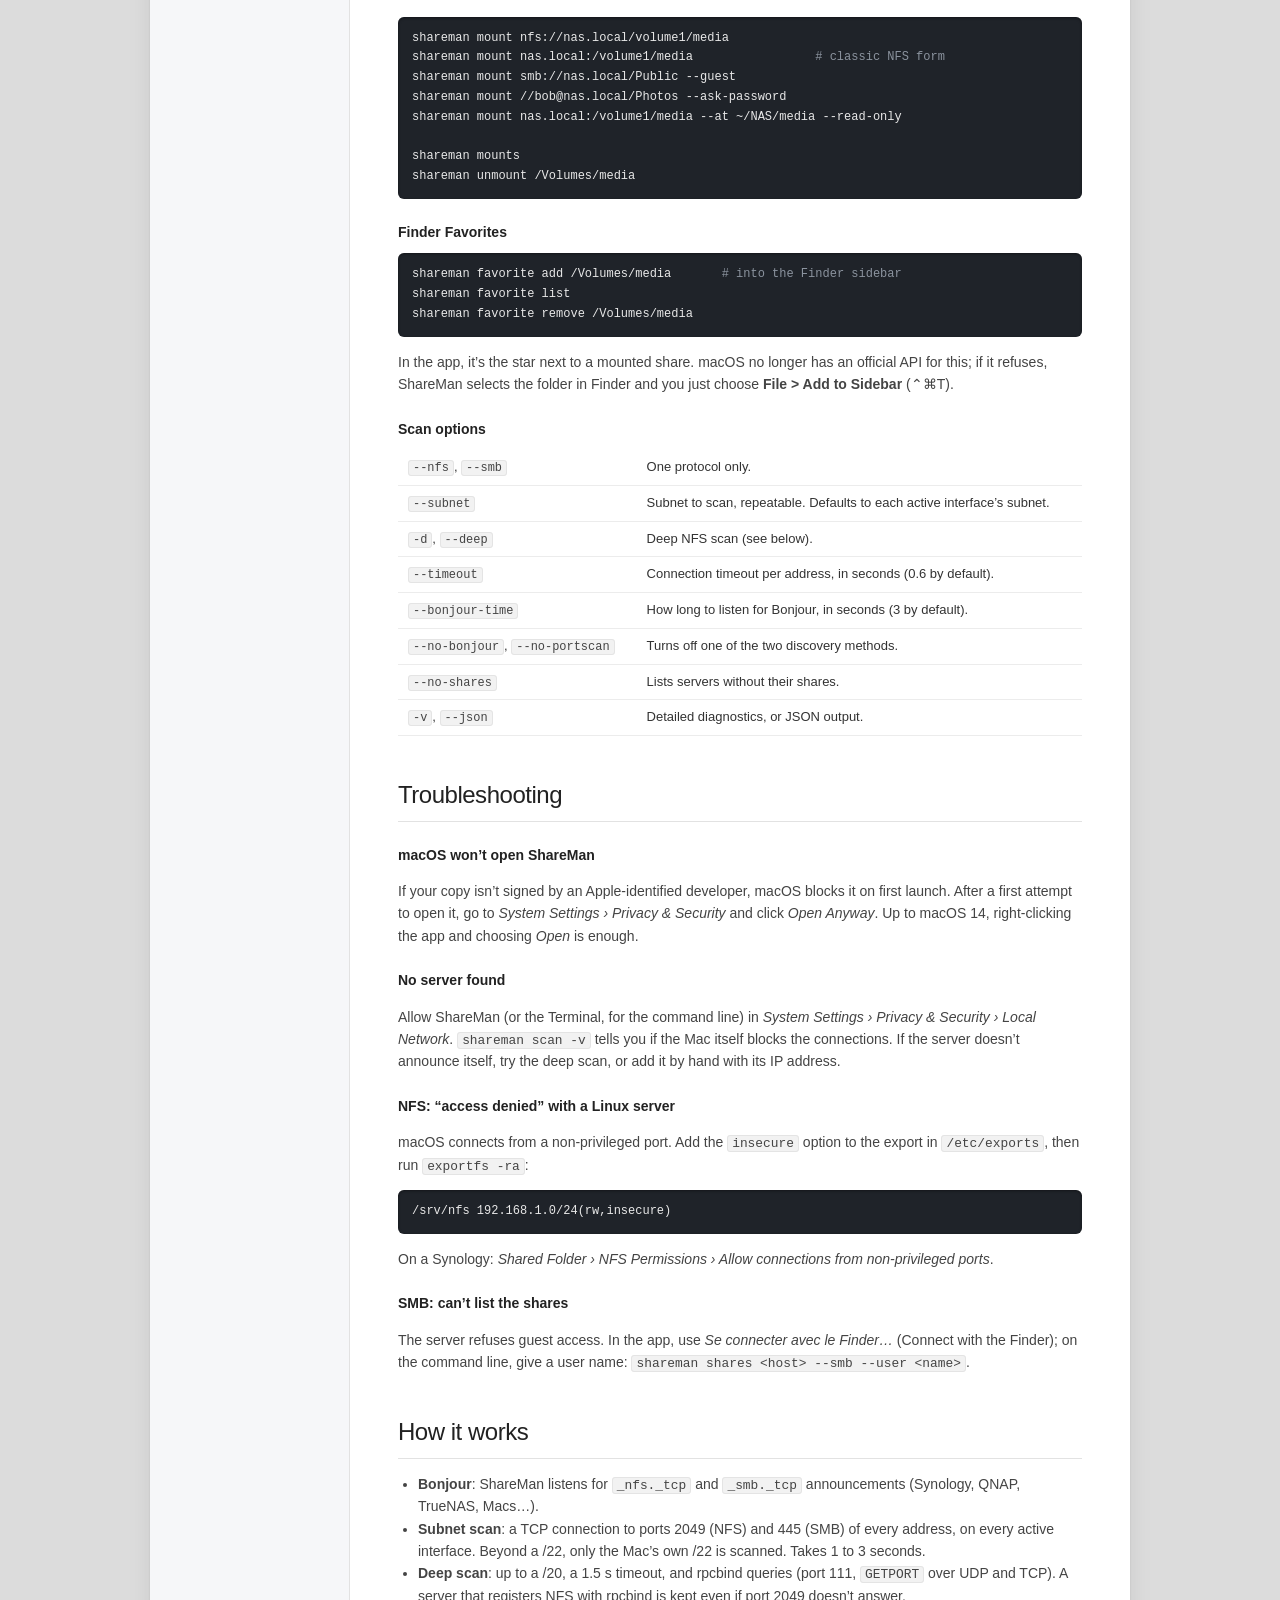
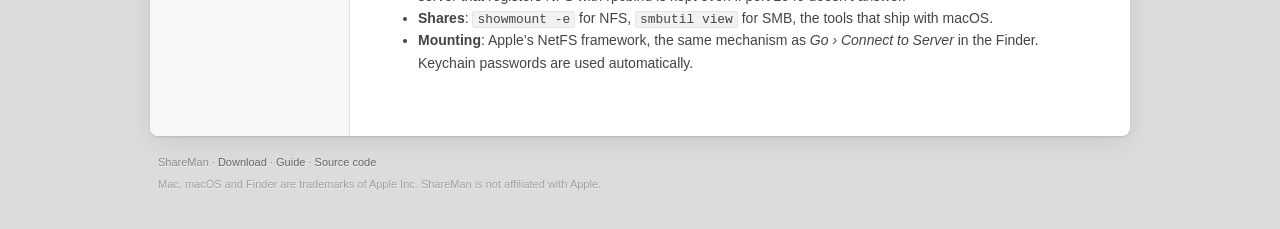
==== commit 6034a9a6: "Document Finder favorites in the README and guide Co-Authored-By: Claude Opus 5.5 <noreply@anthropic" ====
--- a/docs/guide.html
+++ b/docs/guide.html
@@ -80,6 +80,7 @@
               <tr><td><code>shareman mount &lt;<span lang="fr">partage</span><span lang="en">share</span>&gt;</code></td><td lang="fr">Monte un partage, dans <code>/Volumes</code> par défaut.</td><td lang="en">Mounts a share, in <code>/Volumes</code> by default.</td></tr>
               <tr><td><code>shareman mounts</code></td><td lang="fr">Liste les partages réseau montés.</td><td lang="en">Lists the mounted network shares.</td></tr>
               <tr><td><code>shareman unmount &lt;<span lang="fr">dossier</span><span lang="en">folder</span>&gt;</code></td><td lang="fr">Démonte un partage (<code>--force</code> si des fichiers sont ouverts).</td><td lang="en">Unmounts a share (<code>--force</code> if files are open).</td></tr>
+              <tr><td><code>shareman favorite add &lt;<span lang="fr">dossier</span><span lang="en">folder</span>&gt;</code></td><td lang="fr">Ajoute un partage monté aux favoris de la barre latérale du Finder (<code>remove</code> pour le retirer, <code>list</code> pour les voir).</td><td lang="en">Adds a mounted share to the Finder sidebar Favorites (<code>remove</code> takes it out, <code>list</code> shows them).</td></tr>
             </tbody>
           </table>
 
@@ -105,6 +106,13 @@
 
 shareman mounts
 shareman unmount /Volumes/media</pre>
+
+          <h3 lang="fr">Favoris du Finder</h3><h3 lang="en">Finder Favorites</h3>
+<pre>shareman favorite add /Volumes/media       <span class="c" lang="fr"># dans la barre latérale du Finder</span><span class="c" lang="en"># into the Finder sidebar</span>
+shareman favorite list
+shareman favorite remove /Volumes/media</pre>
+          <p lang="fr">Dans l’application, c’est l’étoile à côté d’un partage monté. macOS ne propose plus d’API officielle pour cela&nbsp;; s’il refuse, ShareMan sélectionne le dossier dans le Finder et il suffit de faire <b>Fichier &gt; Ajouter à la barre latérale</b> (⌃⌘T).</p>
+          <p lang="en">In the app, it’s the star next to a mounted share. macOS no longer has an official API for this; if it refuses, ShareMan selects the folder in Finder and you just choose <b>File &gt; Add to Sidebar</b> (⌃⌘T).</p>
 
           <h3 lang="fr">Options du scan</h3><h3 lang="en">Scan options</h3>
           <table>
